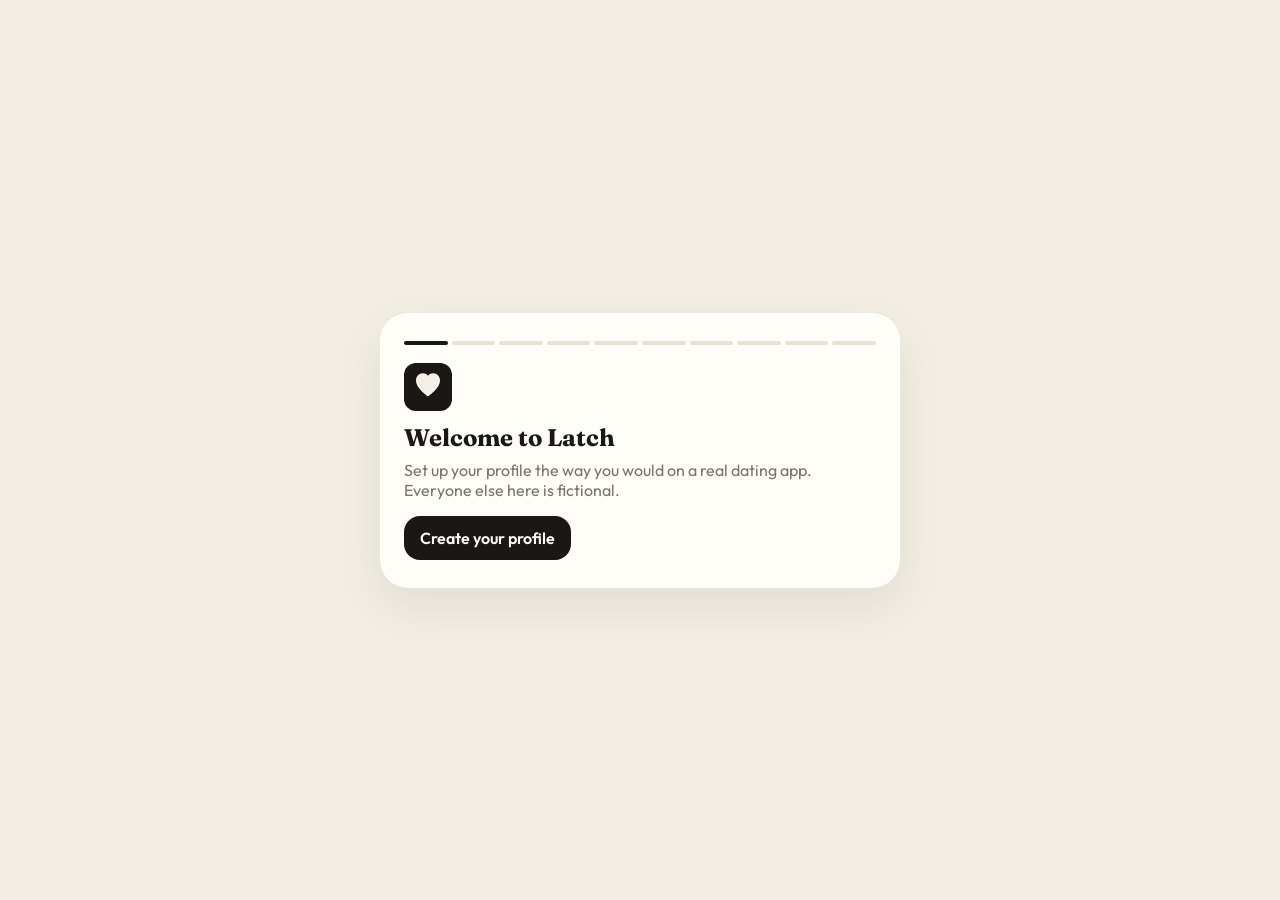
==== index.html @ c30a4ec5 "Use Qwen 1.5B on phones so chat is less like a help desk. Co-authored-by: Cursor <cursoragent@cursor" ====
<!DOCTYPE html>
<html lang="en">
<head>
  <meta charset="UTF-8" />
  <meta name="viewport" content="width=device-width, initial-scale=1, viewport-fit=cover" />
  <meta name="theme-color" content="#F4EFE6" />
  <meta http-equiv="Cache-Control" content="no-cache, no-store, must-revalidate" />
  <meta name="apple-mobile-web-app-capable" content="yes" />
  <meta name="apple-mobile-web-app-status-bar-style" content="default" />
  <title>Latch — dates that feel like dates</title>
  <link rel="icon" href="favicon.svg" type="image/svg+xml" />
  <link rel="manifest" href="manifest.json" />
  <link rel="preconnect" href="https://fonts.googleapis.com" />
  <link rel="preconnect" href="https://fonts.gstatic.com" crossorigin />
  <link href="https://fonts.googleapis.com/css2?family=Fraunces:opsz,wght@9..144,500;9..144,600;9..144,700&family=Outfit:wght@400;500;600;700&display=swap" rel="stylesheet" />
  <link rel="stylesheet" href="styles.css?v=28" />
  <script>
    /* Block board writes to localStorage. The quota is already full; IndexedDB holds the board. */
    (function () {
      var set = Storage.prototype.setItem;
      Storage.prototype.setItem = function (key, val) {
        if (key === "latch-state-v2" || key === "latch-state-v1") return;
        return set.call(this, key, val);
      };
    })();
  </script>
</head>
<body>
  <div id="app">
    <aside class="rail" aria-label="Primary">
      <div class="rail-brand">
        <img src="favicon.svg" alt="" width="28" height="28" />
        <span>Latch</span>
      </div>
      <nav class="rail-nav" data-nav></nav>
    </aside>

    <main class="stage">
      <header class="topbar">
        <h1 id="page-title">Discover</h1>
        <p id="page-sub" class="muted">People near you</p>
      </header>

      <section id="view-discover" class="view" data-view="discover"></section>
      <section id="view-standouts" class="view hidden" data-view="standouts"></section>
      <section id="view-likes" class="view hidden" data-view="likes"></section>
      <section id="view-messages" class="view hidden" data-view="messages"></section>
      <section id="view-profile" class="view hidden" data-view="profile"></section>
    </main>
  </div>

  <nav class="tabbar" data-nav aria-label="Primary"></nav>

  <div id="modal" class="modal hidden" role="dialog" aria-modal="true"></div>
  <div id="toast" class="toast hidden" role="status"></div>

  <div id="onboard" class="onboard hidden"></div>

  <!-- Bump ?v= on every deploy: GitHub Pages caches these for ten minutes and stale
       JS looks exactly like a broken app. -->
  <script src="profiles.js?v=28"></script>
  <script src="storage.js?v=28"></script>
  <script src="chat.js?v=28"></script>
  <script src="llm.js?v=28"></script>
  <script src="app.js?v=28"></script>
  <script>
    if (typeof render !== "function") {
      var sub = document.getElementById("page-sub");
      if (sub) sub.textContent = "Old copy of the site — open this exact link and pull to refresh.";
    }
  </script>
</body>
</html>
---- styles.css ----
:root {
  --bg: #f3eee4;
  --bg-2: #e8e0d2;
  --card: #fffdf8;
  --ink: #1a1714;
  --muted: #7a7368;
  --line: rgba(26, 23, 20, 0.08);
  --accent: #c45c4a;
  --rose: #b44d63;
  --ok: #2f6b4f;
  --shadow: 0 18px 50px rgba(26, 23, 20, 0.08);
  --radius: 22px;
  --tab: 72px;
  --safe-b: env(safe-area-inset-bottom, 0px);
  --font: "Outfit", system-ui, sans-serif;
  --serif: "Fraunces", Georgia, serif;
}

* { box-sizing: border-box; }
html, body { height: 100%; margin: 0; }
body {
  font-family: var(--font);
  background: #e7dfd0;
  color: var(--ink);
  -webkit-font-smoothing: antialiased;
}

#app {
  min-height: 100%;
  display: flex;
  justify-content: center;
  background: #e7dfd0;
}

.stage {
  width: min(430px, 100%);
  min-height: 100dvh;
  padding: 10px 14px calc(var(--tab) + var(--safe-b) + 10px);
  background: var(--bg);
  box-shadow: 0 0 0 1px var(--line), 0 24px 80px rgba(26, 23, 20, 0.12);
}

button, input, textarea, select { font: inherit; color: inherit; }
button { cursor: pointer; border: 0; background: none; }
img { max-width: 100%; display: block; }
.hidden { display: none !important; }
.muted { color: var(--muted); }

.rail { display: none; }

.topbar {
  padding: 8px 4px 16px;
}
.topbar h1 {
  font-family: var(--serif);
  font-size: 1.85rem;
  font-weight: 600;
  margin: 0;
  letter-spacing: -0.03em;
}
.topbar p { margin: 4px 0 0; font-size: 0.92rem; }

.view { animation: rise 0.35s ease; }
@keyframes rise {
  from { opacity: 0; transform: translateY(8px); }
  to { opacity: 1; transform: none; }
}

/* Discover profile */
.profile-scroll { display: grid; gap: 14px; padding-bottom: 88px; }
.media, .prompt-card, .facts-card {
  background: var(--card);
  border-radius: var(--radius);
  box-shadow: var(--shadow);
  overflow: hidden;
}
.media { position: relative; }
.media img {
  width: 100%;
  aspect-ratio: 3 / 4;
  object-fit: cover;
  background: var(--bg-2);
}
.media-meta {
  position: absolute;
  left: 0; right: 0; bottom: 0;
  padding: 48px 18px 16px;
  background: linear-gradient(transparent, rgba(18, 14, 12, 0.72));
  color: #fff;
}
.media-meta h2 {
  font-family: var(--serif);
  font-size: 2rem;
  margin: 0;
  font-weight: 600;
}
.media-meta p { margin: 4px 0 0; opacity: 0.92; }

.prompt-card { padding: 22px; }
.prompt-card .q {
  color: var(--muted);
  font-size: 0.82rem;
  letter-spacing: 0.04em;
  text-transform: uppercase;
  margin: 0 0 10px;
}
.prompt-card .a {
  font-family: var(--serif);
  font-size: 1.35rem;
  line-height: 1.35;
  margin: 0 0 16px;
}
.prompt-card { padding: 26px 22px 18px; position: relative; }
.like-chip {
  display: inline-flex;
  align-items: center;
  gap: 8px;
  padding: 10px 14px;
  border-radius: 999px;
  border: 1.5px solid var(--ink);
  font-weight: 600;
  font-size: 0.88rem;
}
.chips {
  display: flex;
  flex-wrap: wrap;
  gap: 6px;
  margin-top: 8px;
}
.chip {
  background: rgba(255,255,255,0.18);
  border: 1px solid rgba(255,255,255,0.28);
  padding: 3px 8px;
  border-radius: 999px;
  font-size: 0.72rem;
  font-weight: 600;
}
.facts-card .chip {
  background: #f3e9dc;
  border-color: transparent;
  color: var(--ink);
}
.like-chip:hover { background: #1a1714; color: #fff; }

.facts-card { padding: 18px 20px; display: grid; gap: 10px; }
.fact { display: flex; justify-content: space-between; gap: 12px; font-size: 0.95rem; }
.fact span:first-child { color: var(--muted); }

.actions {
  position: sticky;
  bottom: calc(var(--tab) + var(--safe-b) + 8px);
  display: flex;
  justify-content: center;
  gap: 18px;
  pointer-events: none;
  margin-top: -72px;
  z-index: 5;
}
.actions button {
  pointer-events: auto;
  width: 64px; height: 64px;
  border-radius: 50%;
  background: #fff;
  box-shadow: 0 10px 30px rgba(26,23,20,0.16);
  display: grid;
  place-items: center;
  font-size: 1.4rem;
}
.actions .like { background: var(--ink); color: #fff; }
.actions button:active { transform: scale(0.96); }

.empty {
  text-align: center;
  padding: 64px 20px;
}
.empty h3 { font-family: var(--serif); font-size: 1.6rem; margin: 0 0 8px; }

/* Grids */
.cards-grid {
  display: grid;
  grid-template-columns: repeat(2, 1fr);
  gap: 12px;
}
.mini-card {
  background: var(--card);
  border-radius: 18px;
  overflow: hidden;
  box-shadow: var(--shadow);
  text-align: left;
  padding: 0;
}
.mini-card img { aspect-ratio: 3/4; object-fit: cover; width: 100%; }
.mini-card .pad { padding: 10px 12px 14px; }
.mini-card h3 { margin: 0; font-size: 1rem; }
.mini-card p { margin: 4px 0 0; font-size: 0.8rem; color: var(--muted); }
.rose-btn, .match-btn {
  margin-top: 8px;
  width: 100%;
  border-radius: 999px;
  padding: 8px;
  font-weight: 600;
  font-size: 0.82rem;
}
.rose-btn { background: var(--rose); color: #fff; }
.match-btn { background: var(--ink); color: #fff; }
.note {
  font-size: 0.82rem;
  line-height: 1.35;
  margin-top: 6px;
  font-style: italic;
}

/* Messages */
.msg-layout { display: grid; gap: 0; align-content: start; }
.thread-list { display: grid; gap: 8px; align-content: start; }
.thread-row {
  display: grid;
  grid-template-columns: 56px 1fr auto;
  gap: 12px;
  align-items: center;
  background: var(--card);
  border-radius: 16px;
  padding: 10px;
  box-shadow: var(--shadow);
  text-align: left;
  width: 100%;
}
.thread-row img {
  width: 56px; height: 56px;
  border-radius: 50%;
  object-fit: cover;
}
.thread-row h3 { margin: 0; font-size: 1rem; }
/* Without this the nowrap preview sets the track's min-content width and the whole
   row grows past the phone frame. */
.thread-row > div { min-width: 0; }
.thread-row p {
  margin: 2px 0 0;
  color: var(--muted);
  font-size: 0.85rem;
  white-space: nowrap;
  overflow: hidden;
  text-overflow: ellipsis;
}
.unread { width: 8px; height: 8px; border-radius: 50%; background: var(--accent); }

.chat {
  display: flex;
  flex-direction: column;
  min-height: 62dvh;
}
.chat-head {
  display: flex;
  align-items: center;
  gap: 10px;
  padding-bottom: 12px;
}
.chat-head img { width: 40px; height: 40px; border-radius: 50%; object-fit: cover; }
.engine-pill {
  flex-shrink: 0;
  font-size: 0.68rem;
  font-weight: 700;
  letter-spacing: 0.04em;
  text-transform: uppercase;
  padding: 4px 8px;
  border-radius: 999px;
  background: #ece4d6;
  color: var(--muted);
}
.engine-pill.on { background: #1a1714; color: #fff; }
.bubble .via {
  display: block;
  margin-top: 4px;
  font-size: 0.65rem;
  font-style: normal;
  letter-spacing: 0.04em;
  text-transform: uppercase;
  opacity: 0.45;
}
.chat-who { min-width: 0; flex: 1; }
.chat-who strong { display: block; overflow: hidden; text-overflow: ellipsis; white-space: nowrap; }
.menu-btn { font-size: 1.1rem; padding: 6px 10px; }
.bubbles {
  flex: 1;
  display: flex;
  flex-direction: column;
  gap: 8px;
  padding: 8px 0 16px;
}
.bubble {
  max-width: 78%;
  padding: 10px 14px;
  border-radius: 18px;
  line-height: 1.4;
  font-size: 0.95rem;
  overflow-wrap: anywhere;
}
.bubble.them { background: #fff; align-self: flex-start; border-bottom-left-radius: 6px; }
.bubble.me { background: var(--ink); color: #fff; align-self: flex-end; border-bottom-right-radius: 6px; }
.typing { align-self: flex-start; color: var(--muted); font-size: 0.85rem; padding: 4px 8px; }
.composer {
  display: grid;
  grid-template-columns: 1fr auto;
  gap: 8px;
  position: sticky;
  bottom: calc(var(--tab) + var(--safe-b) + 8px);
  background: var(--bg);
  padding-top: 8px;
}
.composer input, .field, textarea, select, input[type="text"], input[type="number"], input[type="url"] {
  width: 100%;
  border: 1px solid var(--line);
  background: #fff;
  border-radius: 16px;
  padding: 12px 14px;
  outline: none;
}
.composer button, .btn-primary {
  background: var(--ink);
  color: #fff;
  border-radius: 16px;
  padding: 12px 16px;
  font-weight: 600;
}
.btn-ghost {
  border: 1px solid var(--line);
  border-radius: 16px;
  padding: 10px 14px;
  font-weight: 600;
  background: #fff;
}

/* Profile editor */
.editor { display: grid; gap: 14px; padding-bottom: 24px; }
.photo-row { display: grid; grid-template-columns: repeat(3, 1fr); gap: 8px; }
.photo-row.six { grid-template-columns: repeat(3, 1fr); }
.photo-slot {
  aspect-ratio: 3/4;
  border-radius: 16px;
  overflow: hidden;
  background: var(--bg-2);
  position: relative;
}
.photo-slot img { width: 100%; height: 100%; object-fit: cover; }
.photo-slot label {
  position: absolute;
  inset: auto 8px 8px 8px;
  display: grid;
  place-items: center;
  background: rgba(26,23,20,0.72);
  color: #fff;
  font-size: 0.75rem;
  font-weight: 600;
  cursor: pointer;
  border-radius: 10px;
  padding: 6px;
}
.photo-slot input { display: none; }
label.stack { display: grid; gap: 6px; font-size: 0.85rem; color: var(--muted); font-weight: 600; }

.tabbar {
  position: fixed;
  left: 0; right: 0; bottom: 0;
  height: calc(var(--tab) + var(--safe-b));
  padding: 8px 10px var(--safe-b);
  display: grid;
  grid-template-columns: repeat(5, 1fr);
  background: rgba(243, 238, 228, 0.92);
  backdrop-filter: blur(14px);
  border-top: 1px solid var(--line);
  z-index: 20;
}
.tabbar button, .rail-nav button {
  display: grid;
  gap: 2px;
  place-items: center;
  color: var(--muted);
  font-size: 0.68rem;
  font-weight: 600;
}
.tabbar button.active, .rail-nav button.active { color: var(--ink); }
.tabbar svg, .rail-nav svg { width: 22px; height: 22px; }

.modal {
  position: fixed;
  inset: 0;
  background: rgba(26, 23, 20, 0.45);
  display: grid;
  place-items: end center;
  z-index: 40;
  padding: 16px 16px calc(16px + var(--safe-b));
}
.sheet {
  width: min(520px, 100%);
  background: var(--card);
  border-radius: 24px;
  padding: 20px;
  box-shadow: var(--shadow);
}
.sheet-full {
  display: flex;
  flex-direction: column;
  width: min(430px, 100%);
  max-height: min(88dvh, 900px);
  padding: 0;
  overflow: hidden;
}
.sheet-bar {
  display: flex;
  align-items: center;
  gap: 8px;
  padding: 10px 14px;
  border-bottom: 1px solid var(--line);
}
.sheet-bar strong { font-family: var(--serif); font-size: 1.05rem; }
.sheet-scroll {
  flex: 1;
  overflow-y: auto;
  overscroll-behavior: contain;
  padding: 12px 14px;
}
.sheet-scroll .profile-scroll { gap: 12px; }
.sheet-foot {
  display: grid;
  grid-template-columns: 1fr 1.4fr;
  gap: 8px;
  padding: 10px 14px calc(10px + var(--safe-b));
  border-top: 1px solid var(--line);
}
.like-note {
  background: var(--card-2, #f3ece1);
  border-radius: 16px;
  padding: 10px 14px;
  margin-bottom: 12px;
}
.like-note span { font-size: 0.75rem; letter-spacing: 0.04em; text-transform: uppercase; }
.like-note p { margin: 4px 0 0; font-family: var(--serif); font-size: 1.05rem; }

.sheet-foot.one { grid-template-columns: 1fr; }
.sheet-foot.three { grid-template-columns: 1fr 1fr 1.2fr; }

.menu-list { display: grid; gap: 6px; margin: 4px 0 4px; }
.menu-item {
  text-align: left;
  padding: 12px 14px;
  border-radius: 14px;
  background: var(--bg);
  border: 1px solid var(--line);
  font-size: 0.95rem;
  font-weight: 600;
  width: 100%;
}
.menu-item.danger, .btn-ghost.danger { color: #b3402c; }

.admin-form { display: grid; gap: 12px; align-content: start; }
.admin-form h4 {
  margin: 8px 0 0;
  font-family: var(--serif);
  font-size: 1rem;
}
.admin-form label { display: grid; gap: 6px; font-size: 0.8rem; color: var(--muted); }
.admin-form .two { display: grid; grid-template-columns: 1fr 1fr; gap: 10px; }
.admin-form .check {
  display: flex;
  align-items: center;
  gap: 8px;
  font-size: 0.9rem;
  color: var(--ink);
}
.admin-form input[type="range"] { padding: 0; accent-color: var(--accent); }
.admin-form input[type="checkbox"] { width: auto; accent-color: var(--accent); }

.admin-card {
  display: grid;
  gap: 8px;
  background: var(--card);
  border-radius: 18px;
  padding: 16px;
  box-shadow: var(--shadow);
}
.admin-card h3 { font-family: var(--serif); margin: 0; }
.admin-card p { margin: 0; font-size: 0.85rem; }

.sheet h3 { font-family: var(--serif); margin: 0 0 8px; }
.sheet textarea { min-height: 90px; resize: vertical; }
.sheet .row { display: flex; gap: 8px; justify-content: flex-end; margin-top: 12px; }

.toast {
  position: fixed;
  left: 50%;
  bottom: calc(var(--tab) + 24px);
  transform: translateX(-50%);
  background: var(--ink);
  color: #fff;
  padding: 12px 18px;
  border-radius: 999px;
  z-index: 50;
  font-weight: 600;
  white-space: nowrap;
}

.onboard {
  position: fixed;
  inset: 0;
  background: var(--bg);
  z-index: 60;
  display: grid;
  place-items: center;
  padding: 24px;
}
.onboard {
  overflow: auto;
}
.onboard-card {
  width: min(520px, 100%);
  background: var(--card);
  border-radius: 28px;
  padding: 28px 24px;
  box-shadow: var(--shadow);
  text-align: left;
}
.onboard-card.wide { max-height: min(92dvh, 900px); overflow: auto; }
.onboard-card h2 { font-family: var(--serif); margin: 12px 0 8px; text-align: left; }
.onboard-card > p { color: var(--muted); margin: 0 0 16px; }
.wiz-progress { display: grid; grid-template-columns: repeat(10, 1fr); gap: 4px; margin-bottom: 18px; }
.wiz-progress i { height: 4px; border-radius: 99px; background: var(--bg-2); display: block; }
.wiz-progress i.on { background: var(--ink); }
.wiz-nav { display: flex; gap: 8px; justify-content: space-between; margin-top: 18px; }
.choice-col { display: grid; gap: 8px; }
.choice {
  text-align: left;
  padding: 14px 16px;
  border-radius: 16px;
  border: 1px solid var(--line);
  background: #fff;
  font-weight: 600;
}
.choice.on { background: var(--ink); color: #fff; }
.onboard-card .stack { margin-bottom: 10px; }
.onboard-card label { display: grid; gap: 6px; font-size: 0.85rem; font-weight: 600; color: var(--muted); }

.badge {
  display: inline-block;
  background: #f3d9c8;
  color: #7a3b2e;
  font-size: 0.72rem;
  font-weight: 700;
  letter-spacing: 0.04em;
  text-transform: uppercase;
  padding: 4px 8px;
  border-radius: 999px;
  margin-bottom: 8px;
}

@media (min-width: 960px) {
  body { background: linear-gradient(180deg, #efe7d8, #f3eee4 40%); }
  #app { min-height: 100dvh; }
  .rail {
    display: flex;
    flex-direction: column;
    width: 220px;
    padding: 28px 18px;
    gap: 28px;
    position: sticky;
    top: 0;
    height: 100dvh;
  }
  .rail-brand {
    display: flex;
    align-items: center;
    gap: 10px;
    font-family: var(--serif);
    font-size: 1.4rem;
  }
  .rail-nav { display: grid; gap: 6px; }
  .rail-nav button {
    grid-template-columns: 28px 1fr;
    justify-items: start;
    padding: 10px 12px;
    border-radius: 12px;
    font-size: 0.95rem;
    width: 100%;
  }
  .rail-nav button.active { background: #fff; }
  .tabbar { display: none; }
  .stage {
    width: min(430px, calc(100% - 220px));
    padding: 18px 18px 40px;
    margin: 24px 0;
    min-height: calc(100dvh - 48px);
    border-radius: 28px;
  }
  .actions { bottom: 24px; }
  .composer { bottom: 16px; }
  .msg-layout.desktop-split {
    grid-template-columns: 280px 1fr;
    gap: 16px;
    align-items: start;
  }
}

@media (max-width: 420px) {
  .media-meta h2 { font-size: 1.65rem; }
  .prompt-card .a { font-size: 1.2rem; }
}
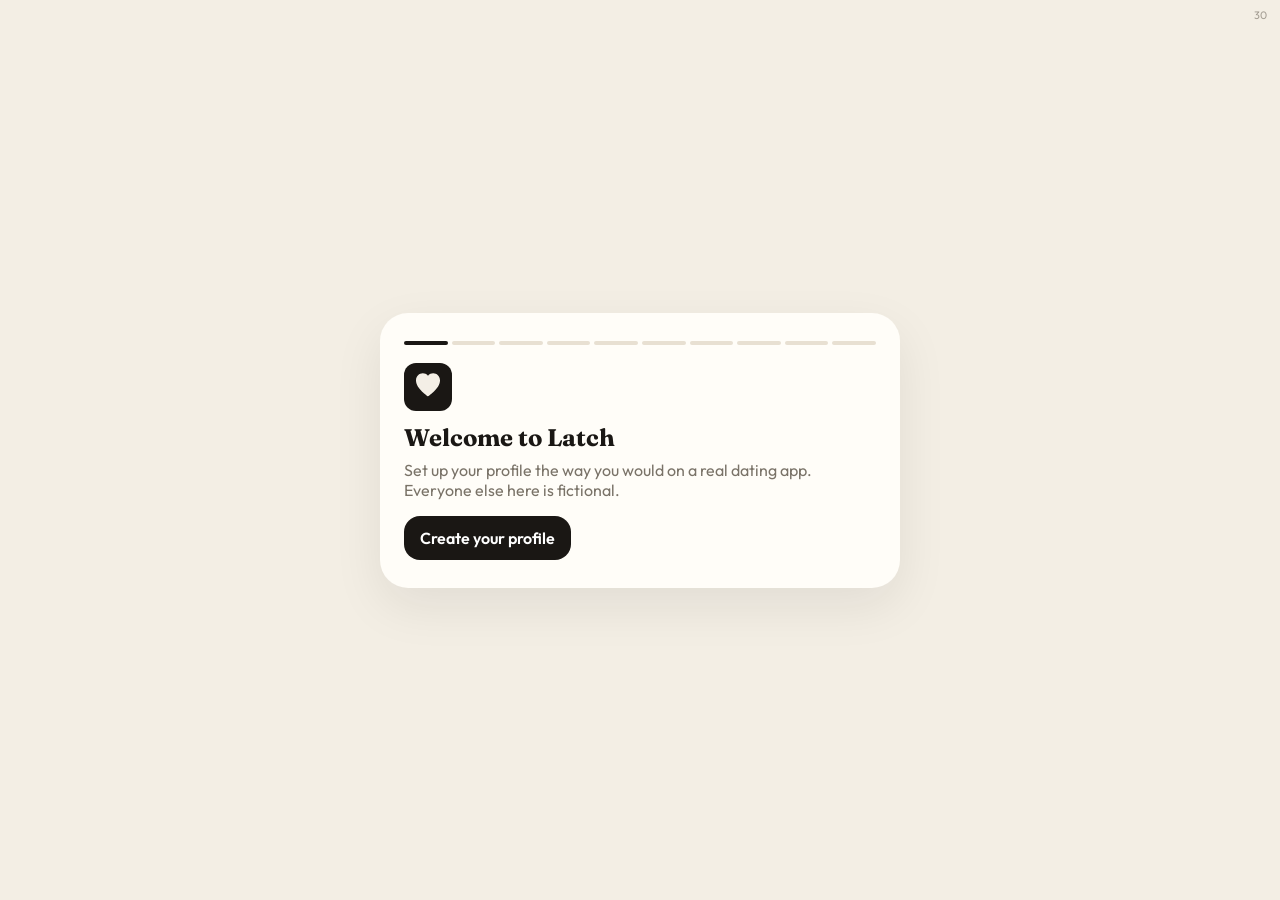
==== commit 72c411b5: "Show a build number so a refresh proves the new copy loaded. Co-authored-by: Cursor <cursoragent@cur" ====
--- a/index.html
+++ b/index.html
@@ -13,7 +13,8 @@
   <link rel="preconnect" href="https://fonts.googleapis.com" />
   <link rel="preconnect" href="https://fonts.gstatic.com" crossorigin />
   <link href="https://fonts.googleapis.com/css2?family=Fraunces:opsz,wght@9..144,500;9..144,600;9..144,700&family=Outfit:wght@400;500;600;700&display=swap" rel="stylesheet" />
-  <link rel="stylesheet" href="styles.css?v=28" />
+  <link rel="stylesheet" href="styles.css?v=30" />
+  <script>window.LATCH_BUILD = 30;</script>
   <script>
     /* Block board writes to localStorage. The quota is already full; IndexedDB holds the board. */
     (function () {
@@ -40,6 +41,7 @@
         <h1 id="page-title">Discover</h1>
         <p id="page-sub" class="muted">People near you</p>
       </header>
+      <span id="build-no" class="build-no" aria-label="Build 30">30</span>
 
       <section id="view-discover" class="view" data-view="discover"></section>
       <section id="view-standouts" class="view hidden" data-view="standouts"></section>
@@ -56,13 +58,12 @@
 
   <div id="onboard" class="onboard hidden"></div>
 
-  <!-- Bump ?v= on every deploy: GitHub Pages caches these for ten minutes and stale
-       JS looks exactly like a broken app. -->
-  <script src="profiles.js?v=28"></script>
-  <script src="storage.js?v=28"></script>
-  <script src="chat.js?v=28"></script>
-  <script src="llm.js?v=28"></script>
-  <script src="app.js?v=28"></script>
+  <!-- Bump LATCH_BUILD, #build-no, and every ?v= on deploy. Pages caches for ~10 min. -->
+  <script src="profiles.js?v=30"></script>
+  <script src="storage.js?v=30"></script>
+  <script src="chat.js?v=30"></script>
+  <script src="llm.js?v=30"></script>
+  <script src="app.js?v=30"></script>
   <script>
     if (typeof render !== "function") {
       var sub = document.getElementById("page-sub");
--- a/styles.css
+++ b/styles.css
@@ -59,6 +59,17 @@
   letter-spacing: -0.03em;
 }
 .topbar p { margin: 4px 0 0; font-size: 0.92rem; }
+.build-no {
+  position: fixed;
+  top: calc(8px + env(safe-area-inset-top, 0px));
+  right: 12px;
+  z-index: 80;
+  font-size: 0.68rem;
+  letter-spacing: 0.06em;
+  color: var(--muted);
+  opacity: 0.65;
+  pointer-events: none;
+}
 
 .view { animation: rise 0.35s ease; }
 @keyframes rise {
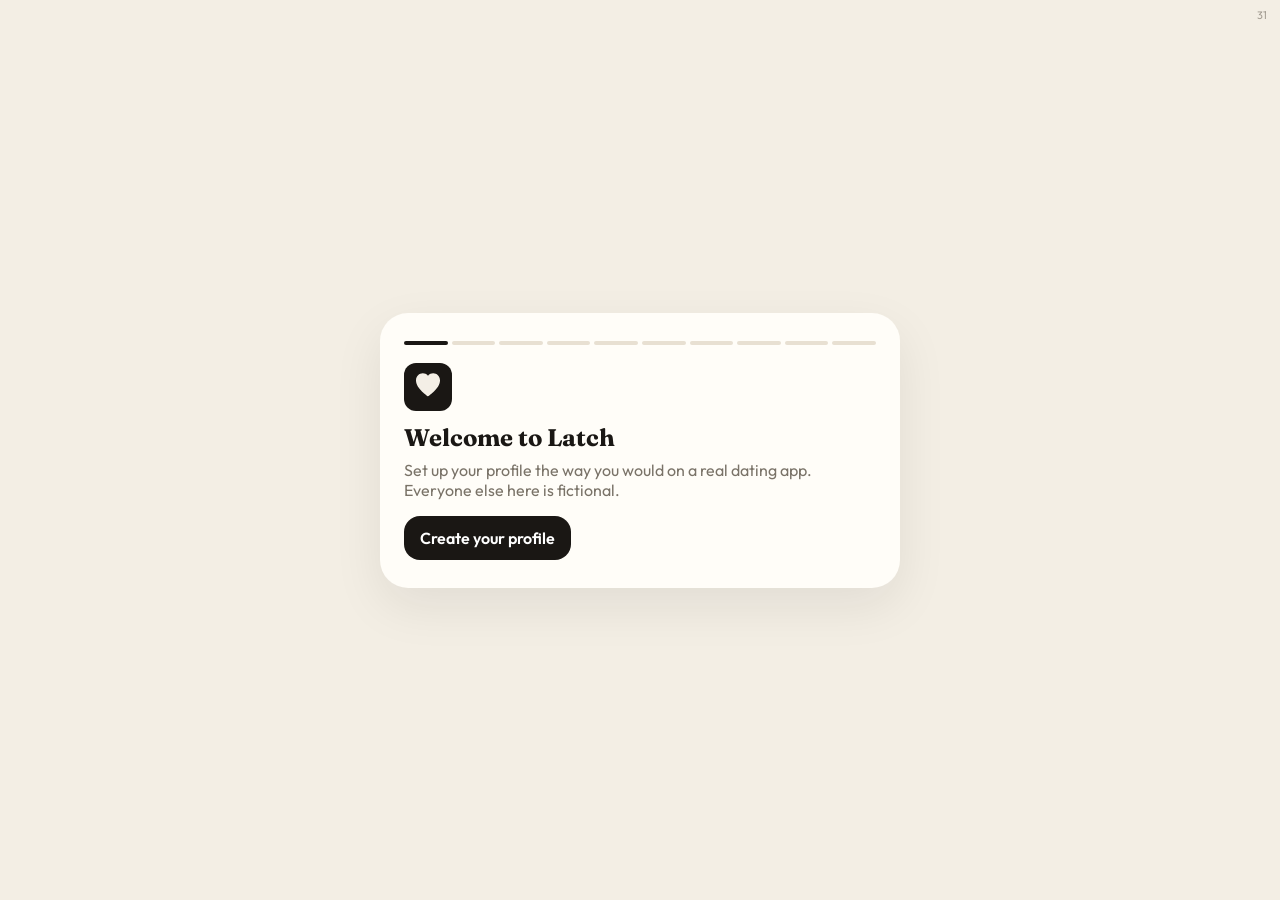
==== commit c672fe5a: "Bridge phone chats to Hermes on the computer so the phone tab stops crashing. Co-authored-by: Cursor" ====
--- a/index.html
+++ b/index.html
@@ -13,8 +13,8 @@
   <link rel="preconnect" href="https://fonts.googleapis.com" />
   <link rel="preconnect" href="https://fonts.gstatic.com" crossorigin />
   <link href="https://fonts.googleapis.com/css2?family=Fraunces:opsz,wght@9..144,500;9..144,600;9..144,700&family=Outfit:wght@400;500;600;700&display=swap" rel="stylesheet" />
-  <link rel="stylesheet" href="styles.css?v=30" />
-  <script>window.LATCH_BUILD = 30;</script>
+  <link rel="stylesheet" href="styles.css?v=31" />
+  <script>window.LATCH_BUILD = 31;</script>
   <script>
     /* Block board writes to localStorage. The quota is already full; IndexedDB holds the board. */
     (function () {
@@ -41,7 +41,7 @@
         <h1 id="page-title">Discover</h1>
         <p id="page-sub" class="muted">People near you</p>
       </header>
-      <span id="build-no" class="build-no" aria-label="Build 30">30</span>
+      <span id="build-no" class="build-no" aria-label="Build 31">31</span>
 
       <section id="view-discover" class="view" data-view="discover"></section>
       <section id="view-standouts" class="view hidden" data-view="standouts"></section>
@@ -59,11 +59,11 @@
   <div id="onboard" class="onboard hidden"></div>
 
   <!-- Bump LATCH_BUILD, #build-no, and every ?v= on deploy. Pages caches for ~10 min. -->
-  <script src="profiles.js?v=30"></script>
-  <script src="storage.js?v=30"></script>
-  <script src="chat.js?v=30"></script>
-  <script src="llm.js?v=30"></script>
-  <script src="app.js?v=30"></script>
+  <script src="profiles.js?v=31"></script>
+  <script src="storage.js?v=31"></script>
+  <script src="chat.js?v=31"></script>
+  <script src="llm.js?v=31"></script>
+  <script src="app.js?v=31"></script>
   <script>
     if (typeof render !== "function") {
       var sub = document.getElementById("page-sub");
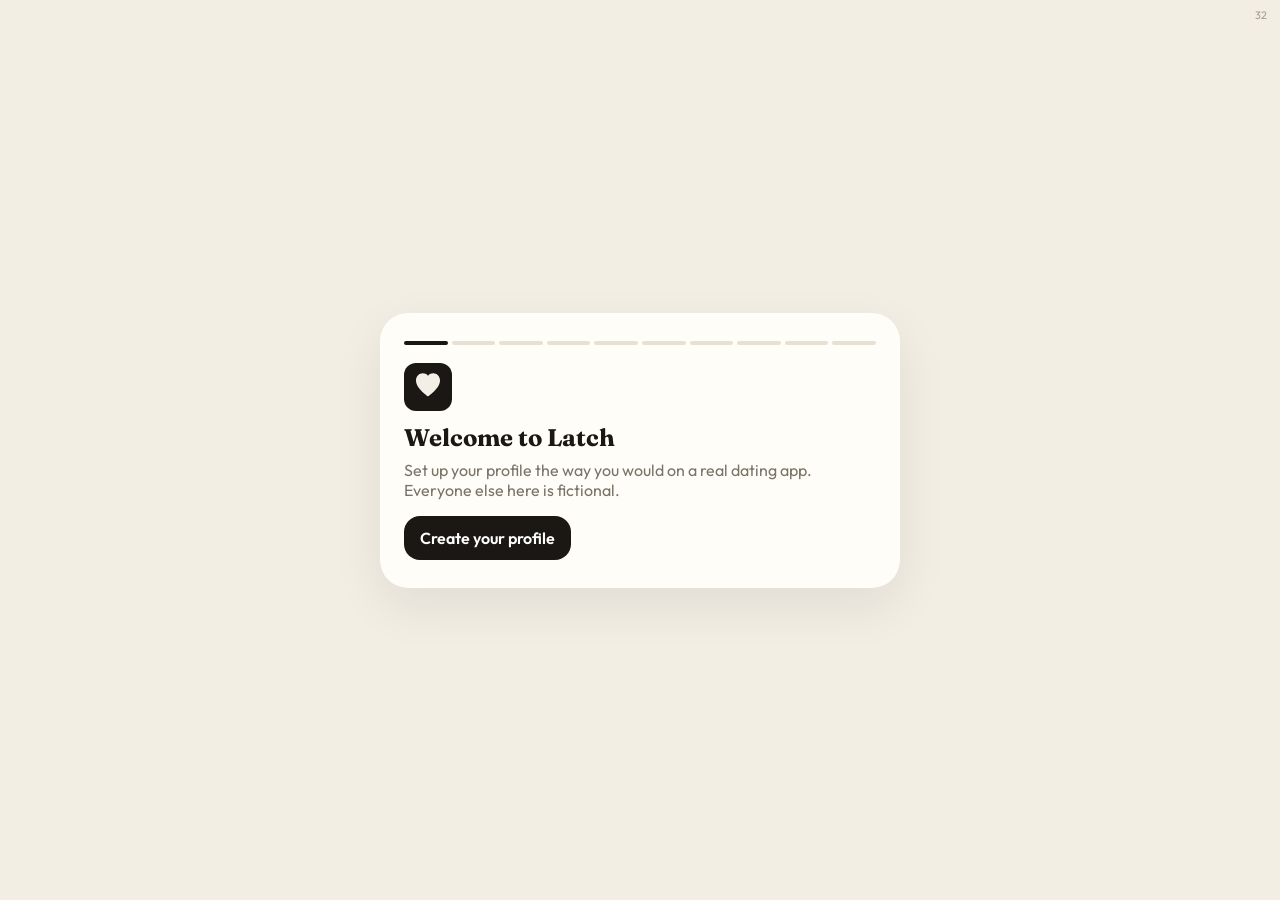
==== commit 6bd0e0bb: "Name the three settings roles: Board sync, Hermes host, Phone link. Co-authored-by: Cursor <cursorag" ====
--- a/index.html
+++ b/index.html
@@ -13,8 +13,8 @@
   <link rel="preconnect" href="https://fonts.googleapis.com" />
   <link rel="preconnect" href="https://fonts.gstatic.com" crossorigin />
   <link href="https://fonts.googleapis.com/css2?family=Fraunces:opsz,wght@9..144,500;9..144,600;9..144,700&family=Outfit:wght@400;500;600;700&display=swap" rel="stylesheet" />
-  <link rel="stylesheet" href="styles.css?v=31" />
-  <script>window.LATCH_BUILD = 31;</script>
+  <link rel="stylesheet" href="styles.css?v=32" />
+  <script>window.LATCH_BUILD = 32;</script>
   <script>
     /* Block board writes to localStorage. The quota is already full; IndexedDB holds the board. */
     (function () {
@@ -41,7 +41,7 @@
         <h1 id="page-title">Discover</h1>
         <p id="page-sub" class="muted">People near you</p>
       </header>
-      <span id="build-no" class="build-no" aria-label="Build 31">31</span>
+      <span id="build-no" class="build-no" aria-label="Build 32">32</span>
 
       <section id="view-discover" class="view" data-view="discover"></section>
       <section id="view-standouts" class="view hidden" data-view="standouts"></section>
@@ -59,11 +59,11 @@
   <div id="onboard" class="onboard hidden"></div>
 
   <!-- Bump LATCH_BUILD, #build-no, and every ?v= on deploy. Pages caches for ~10 min. -->
-  <script src="profiles.js?v=31"></script>
-  <script src="storage.js?v=31"></script>
-  <script src="chat.js?v=31"></script>
-  <script src="llm.js?v=31"></script>
-  <script src="app.js?v=31"></script>
+  <script src="profiles.js?v=32"></script>
+  <script src="storage.js?v=32"></script>
+  <script src="chat.js?v=32"></script>
+  <script src="llm.js?v=32"></script>
+  <script src="app.js?v=32"></script>
   <script>
     if (typeof render !== "function") {
       var sub = document.getElementById("page-sub");
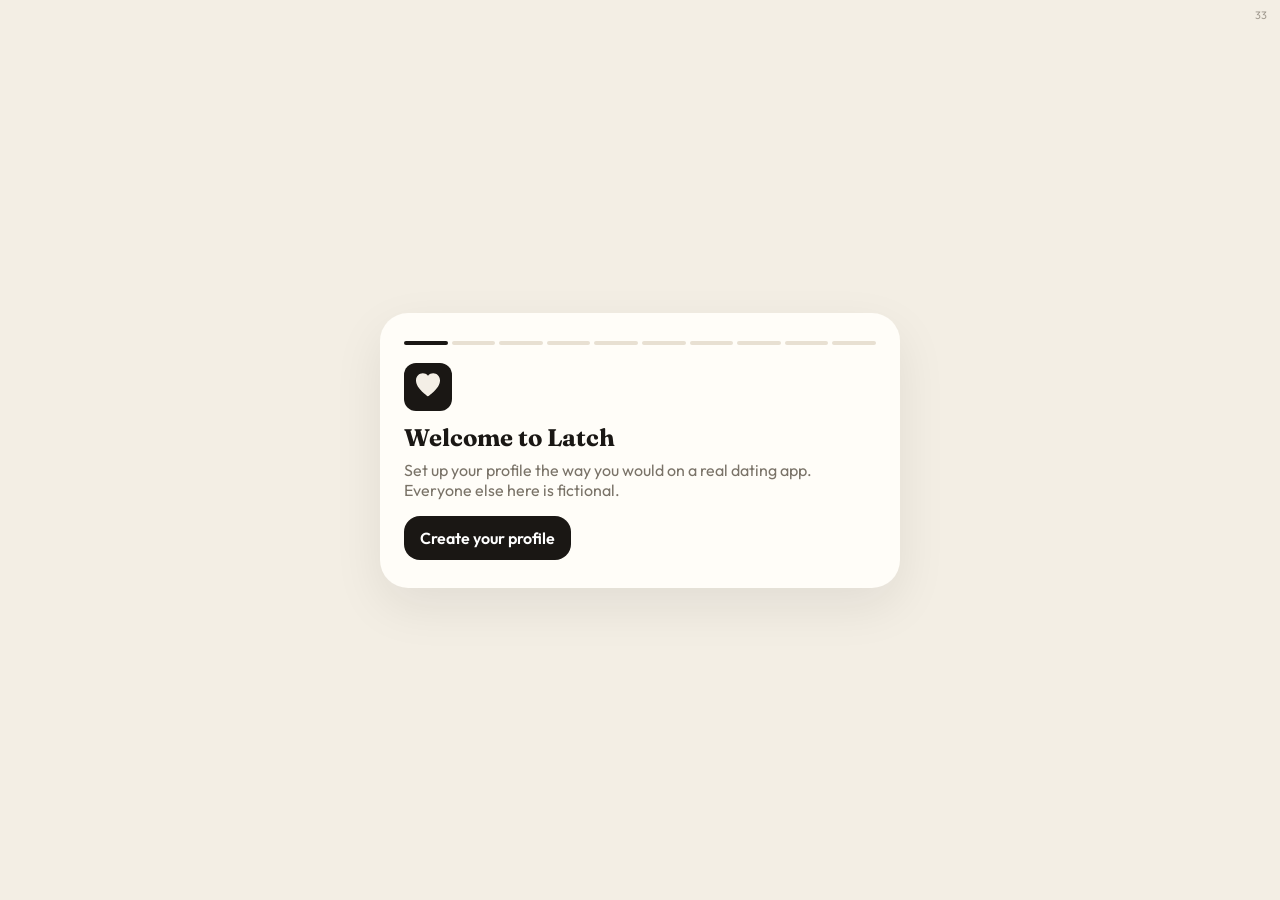
==== commit ead26e97: "Let you pick Hermes host vs Phone link instead of guessing from RAM crashes. Co-authored-by: Cursor " ====
--- a/index.html
+++ b/index.html
@@ -13,8 +13,8 @@
   <link rel="preconnect" href="https://fonts.googleapis.com" />
   <link rel="preconnect" href="https://fonts.gstatic.com" crossorigin />
   <link href="https://fonts.googleapis.com/css2?family=Fraunces:opsz,wght@9..144,500;9..144,600;9..144,700&family=Outfit:wght@400;500;600;700&display=swap" rel="stylesheet" />
-  <link rel="stylesheet" href="styles.css?v=32" />
-  <script>window.LATCH_BUILD = 32;</script>
+  <link rel="stylesheet" href="styles.css?v=33" />
+  <script>window.LATCH_BUILD = 33;</script>
   <script>
     /* Block board writes to localStorage. The quota is already full; IndexedDB holds the board. */
     (function () {
@@ -41,7 +41,7 @@
         <h1 id="page-title">Discover</h1>
         <p id="page-sub" class="muted">People near you</p>
       </header>
-      <span id="build-no" class="build-no" aria-label="Build 32">32</span>
+      <span id="build-no" class="build-no" aria-label="Build 33">33</span>
 
       <section id="view-discover" class="view" data-view="discover"></section>
       <section id="view-standouts" class="view hidden" data-view="standouts"></section>
@@ -59,11 +59,11 @@
   <div id="onboard" class="onboard hidden"></div>
 
   <!-- Bump LATCH_BUILD, #build-no, and every ?v= on deploy. Pages caches for ~10 min. -->
-  <script src="profiles.js?v=32"></script>
-  <script src="storage.js?v=32"></script>
-  <script src="chat.js?v=32"></script>
-  <script src="llm.js?v=32"></script>
-  <script src="app.js?v=32"></script>
+  <script src="profiles.js?v=33"></script>
+  <script src="storage.js?v=33"></script>
+  <script src="chat.js?v=33"></script>
+  <script src="llm.js?v=33"></script>
+  <script src="app.js?v=33"></script>
   <script>
     if (typeof render !== "function") {
       var sub = document.getElementById("page-sub");
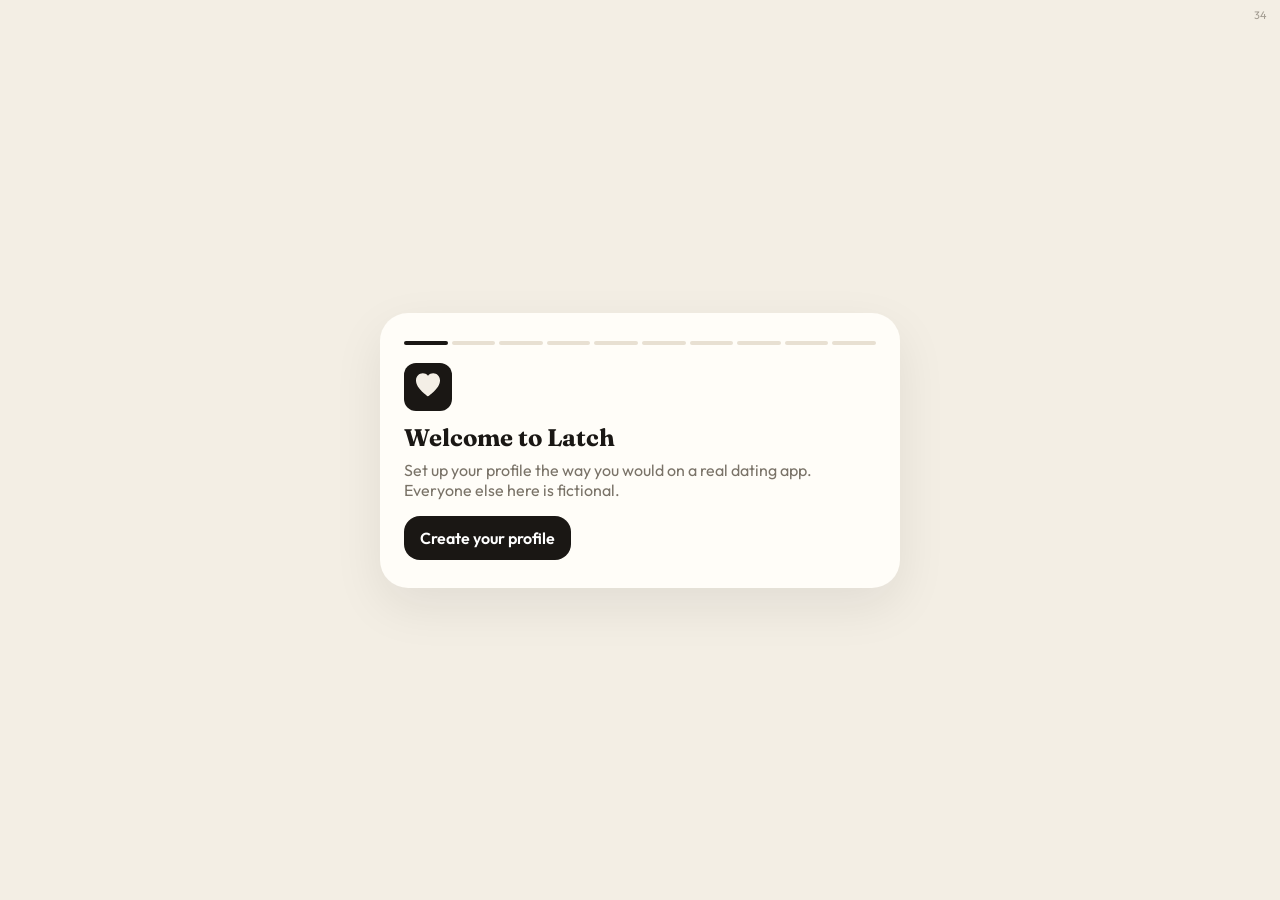
==== commit 3ed3fbe9: "Fix Phone link waiting forever when Hermes host never sees the job. Co-authored-by: Cursor <cursorag" ====
--- a/index.html
+++ b/index.html
@@ -13,8 +13,8 @@
   <link rel="preconnect" href="https://fonts.googleapis.com" />
   <link rel="preconnect" href="https://fonts.gstatic.com" crossorigin />
   <link href="https://fonts.googleapis.com/css2?family=Fraunces:opsz,wght@9..144,500;9..144,600;9..144,700&family=Outfit:wght@400;500;600;700&display=swap" rel="stylesheet" />
-  <link rel="stylesheet" href="styles.css?v=33" />
-  <script>window.LATCH_BUILD = 33;</script>
+  <link rel="stylesheet" href="styles.css?v=34" />
+  <script>window.LATCH_BUILD = 34;</script>
   <script>
     /* Block board writes to localStorage. The quota is already full; IndexedDB holds the board. */
     (function () {
@@ -41,7 +41,7 @@
         <h1 id="page-title">Discover</h1>
         <p id="page-sub" class="muted">People near you</p>
       </header>
-      <span id="build-no" class="build-no" aria-label="Build 33">33</span>
+      <span id="build-no" class="build-no" aria-label="Build 34">34</span>
 
       <section id="view-discover" class="view" data-view="discover"></section>
       <section id="view-standouts" class="view hidden" data-view="standouts"></section>
@@ -59,11 +59,11 @@
   <div id="onboard" class="onboard hidden"></div>
 
   <!-- Bump LATCH_BUILD, #build-no, and every ?v= on deploy. Pages caches for ~10 min. -->
-  <script src="profiles.js?v=33"></script>
-  <script src="storage.js?v=33"></script>
-  <script src="chat.js?v=33"></script>
-  <script src="llm.js?v=33"></script>
-  <script src="app.js?v=33"></script>
+  <script src="profiles.js?v=34"></script>
+  <script src="storage.js?v=34"></script>
+  <script src="chat.js?v=34"></script>
+  <script src="llm.js?v=34"></script>
+  <script src="app.js?v=34"></script>
   <script>
     if (typeof render !== "function") {
       var sub = document.getElementById("page-sub");
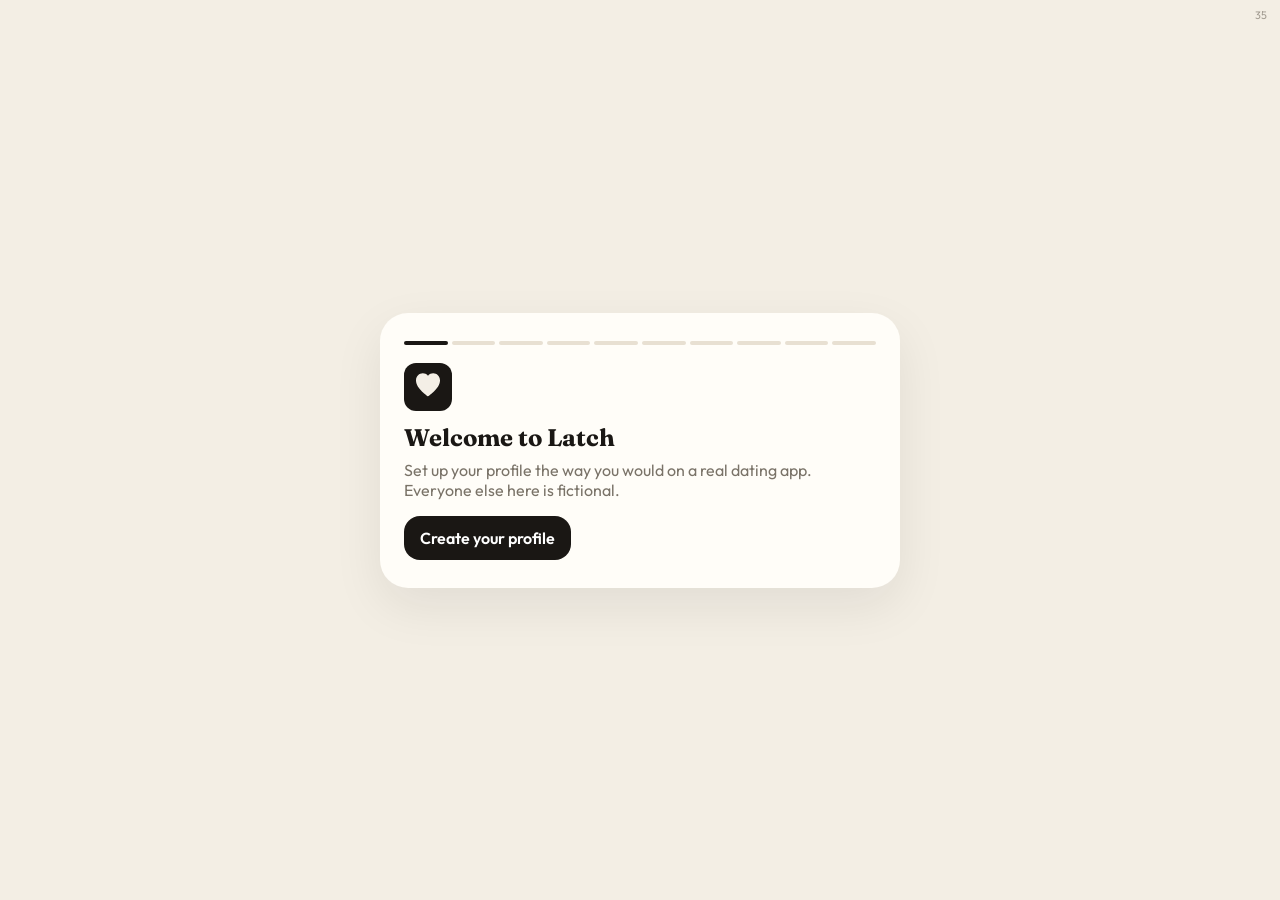
==== commit c868298f: "Retry board saves when phone and computer write GitHub at the same time. Co-authored-by: Cursor <cur" ====
--- a/index.html
+++ b/index.html
@@ -13,8 +13,8 @@
   <link rel="preconnect" href="https://fonts.googleapis.com" />
   <link rel="preconnect" href="https://fonts.gstatic.com" crossorigin />
   <link href="https://fonts.googleapis.com/css2?family=Fraunces:opsz,wght@9..144,500;9..144,600;9..144,700&family=Outfit:wght@400;500;600;700&display=swap" rel="stylesheet" />
-  <link rel="stylesheet" href="styles.css?v=34" />
-  <script>window.LATCH_BUILD = 34;</script>
+  <link rel="stylesheet" href="styles.css?v=35" />
+  <script>window.LATCH_BUILD = 35;</script>
   <script>
     /* Block board writes to localStorage. The quota is already full; IndexedDB holds the board. */
     (function () {
@@ -41,7 +41,7 @@
         <h1 id="page-title">Discover</h1>
         <p id="page-sub" class="muted">People near you</p>
       </header>
-      <span id="build-no" class="build-no" aria-label="Build 34">34</span>
+      <span id="build-no" class="build-no" aria-label="Build 35">35</span>
 
       <section id="view-discover" class="view" data-view="discover"></section>
       <section id="view-standouts" class="view hidden" data-view="standouts"></section>
@@ -59,11 +59,11 @@
   <div id="onboard" class="onboard hidden"></div>
 
   <!-- Bump LATCH_BUILD, #build-no, and every ?v= on deploy. Pages caches for ~10 min. -->
-  <script src="profiles.js?v=34"></script>
-  <script src="storage.js?v=34"></script>
-  <script src="chat.js?v=34"></script>
-  <script src="llm.js?v=34"></script>
-  <script src="app.js?v=34"></script>
+  <script src="profiles.js?v=35"></script>
+  <script src="storage.js?v=35"></script>
+  <script src="chat.js?v=35"></script>
+  <script src="llm.js?v=35"></script>
+  <script src="app.js?v=35"></script>
   <script>
     if (typeof render !== "function") {
       var sub = document.getElementById("page-sub");
